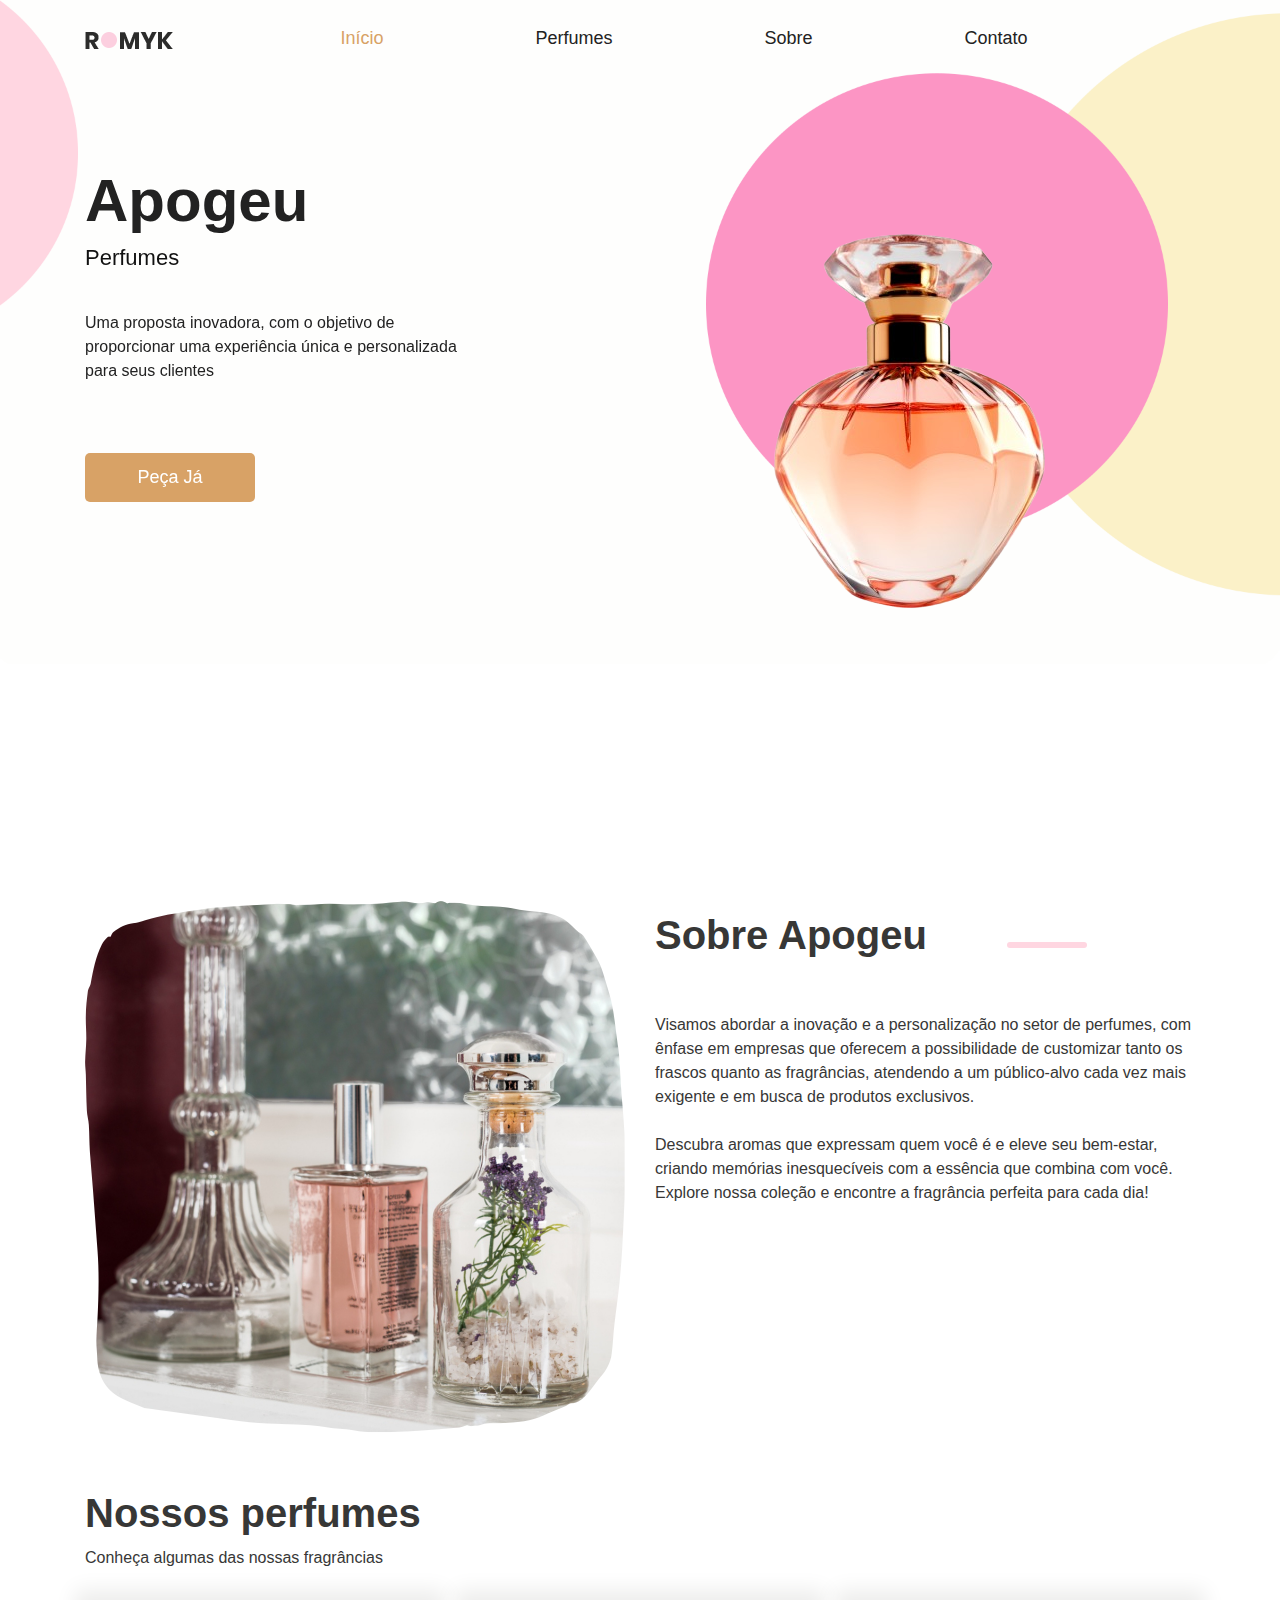
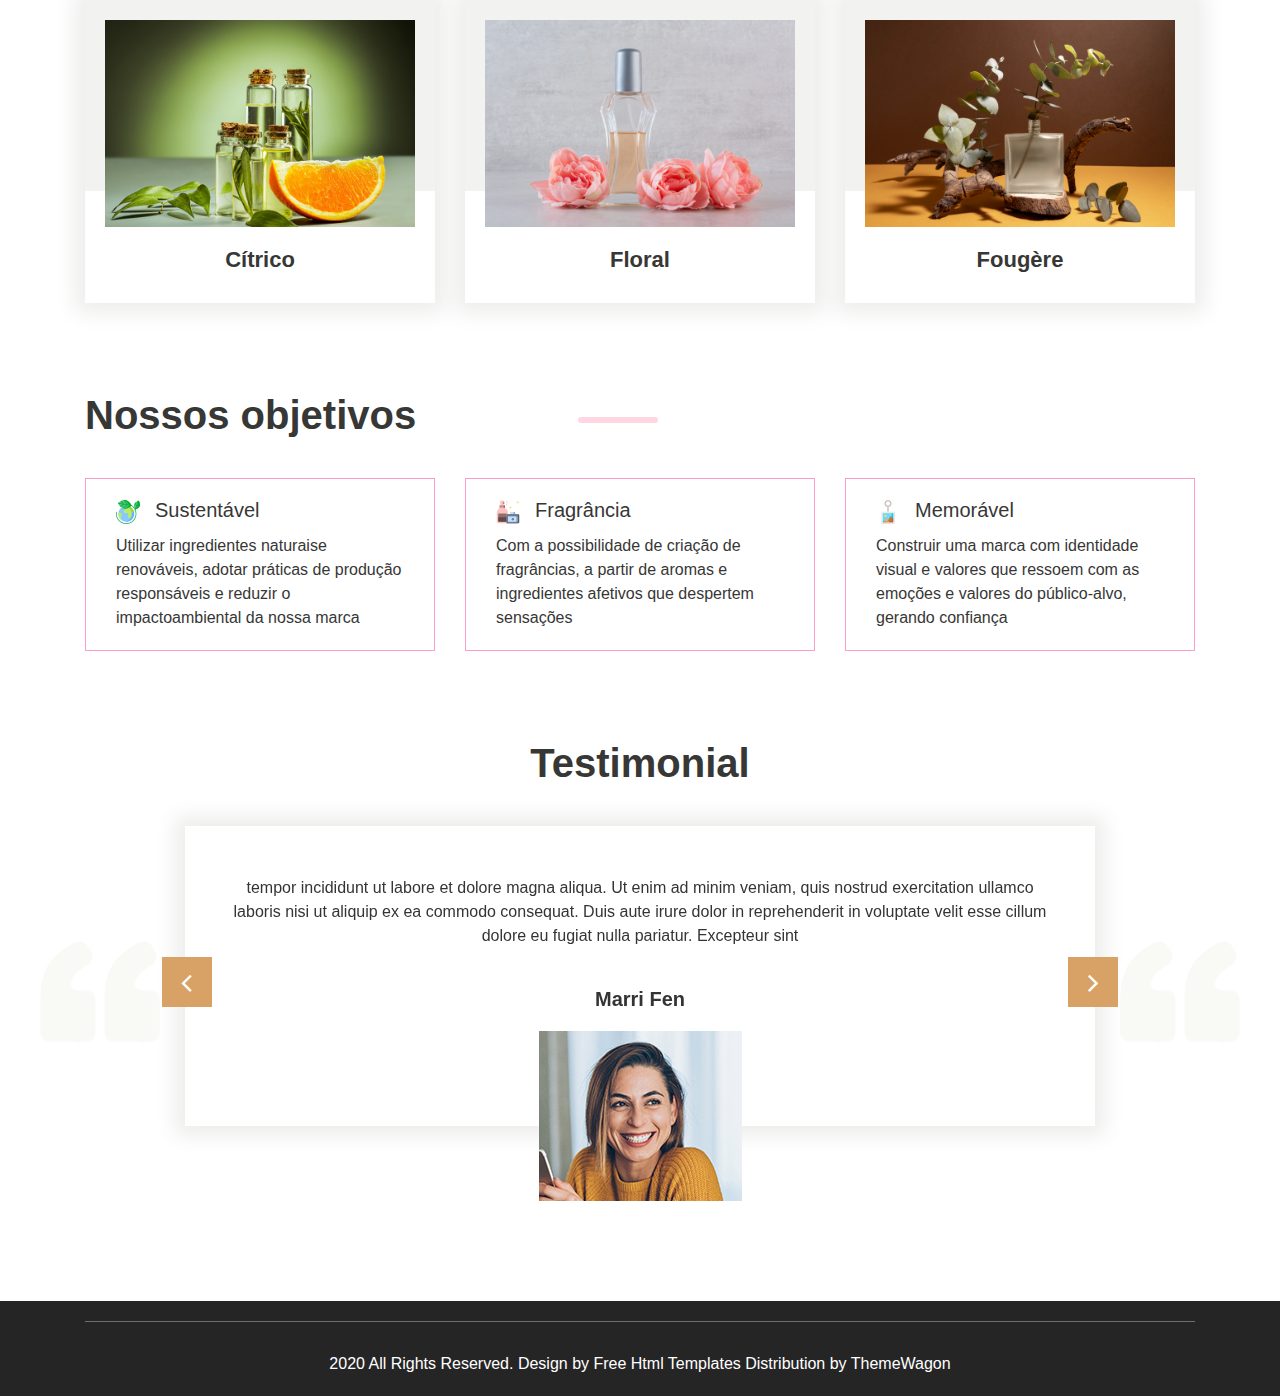
==== index.html @ e80b6718 "Update" ====
<!DOCTYPE html>
<htm<html lang="pt-BR">
   <head>
      <!-- basic -->
      <meta charset="utf-8">
      <meta http-equiv="X-UA-Compatible" content="IE=edge">
      <meta name="viewport" content="width=device-width, initial-scale=1">
      <!-- mobile metas -->
      <meta name="viewport" content="width=device-width, initial-scale=1">
      <meta name="viewport" content="initial-scale=1, maximum-scale=1">
      <!-- site metas -->
      <title>Apogeu</title>
      <meta name="keywords" content="">
      <meta name="description" content="">
      <meta name="author" content="">
      <!-- bootstrap css -->
      <link rel="stylesheet" type="text/css" href="css/bootstrap.min.css">
      <!-- style css -->
      <link rel="stylesheet" type="text/css" href="css/style.css">
      <!-- Responsive-->
      <link rel="stylesheet" href="css/responsive.css">
      <!-- fevicon -->
      <link rel="icon" href="" type="image/png"/>
      <!-- font css -->
      <link href="https://fonts.googleapis.com/css?family=Roboto:400,500,700&display=swap" rel="stylesheet">
      <!-- Scrollbar Custom CSS -->
      <link rel="stylesheet" href="css/jquery.mCustomScrollbar.min.css">
      <!-- Tweaks for older IEs-->
      <link rel="stylesheet" href="https://netdna.bootstrapcdn.com/font-awesome/4.0.3/css/font-awesome.css">
   </head>
   <body>
      <div class="header_section">
         <div class="container">
            <nav class="navbar navbar-expand-lg navbar-light bg-light">
               <a class="navbar-brand"href="index.html"><img src="images/logo.png"></a>
               <button class="navbar-toggler" type="button" data-toggle="collapse" data-target="#navbarSupportedContent" aria-controls="navbarSupportedContent" aria-expanded="false" aria-label="Toggle navigation">
               <span class="navbar-toggler-icon"></span>
               </button>
               <div class="collapse navbar-collapse" id="navbarSupportedContent">
                  <ul class="navbar-nav ml-auto">
                     <li class="nav-item active">
                        <a class="nav-link" href="index.html">Início</a>
                     </li>
                     <li class="nav-item">
                        <a class="nav-link" href="perfumes.html">Perfumes</a>
                     </li>
                     <!-- <li class="nav-item">
                        <a class="nav-link" href="services.html">Services</a>
                     </li> -->
                     <li class="nav-item">
                        <!-- <a class="nav-link" href="blog.html">Blog</a> -->
                     </li>
                     <li class="nav-item">
                        <a class="nav-link" href="sobre.html">Sobre</a>
                     </li>
                     <li class="nav-item">
                        <a class="nav-link" href="contact.html">Contato</a>
                     </li>
                  </ul>
                  <!-- <form class="form-inline my-2 my-lg-0">
                     <div class="login_bt"><a href="#">Login <span style="color: #222222;"><i class="fa fa-user" aria-hidden="true"></i></span></a></div>
                     <div class="fa fa-search form-control-feedback"></div>
                  </form> -->
               </div>
            </nav>
         </div>
         <!-- banner section start --> 
         <div class="banner_section layout_padding">
            <div class="container">
               <div id="carouselExampleIndicators" class="carousel slide" data-ride="carousel">
                  <!-- <ol class="carousel-indicators">
                     <li data-target="#carouselExampleIndicators" data-slide-to="0" class="active">01</li>
                     <li data-target="#carouselExampleIndicators" data-slide-to="1">02</li>
                     <li data-target="#carouselExampleIndicators" data-slide-to="2">03</li>
                     <li data-target="#carouselExampleIndicators" data-slide-to="3">04</li>
                  </ol> -->
                  <div class="carousel-inner">
                     <div class="carousel-item active">
                        <div class="row">
                           <div class="col-sm-6">
                              <h1 class="banner_taital">Apogeu <h2> Perfumes </h2></h1>
                              <p class="banner_text">Uma proposta inovadora, com o objetivo de proporcionar uma experiência única e personalizada para seus clientes</p>
                              <div class="started_text btn_inicio"><a href="#">Peça Já</a></div>
                           </div>
                           <div class="col-sm-6">
                              <div class="banner_img"><img src="images/fotos/perfume.png"></div>
                           </div>
                        </div>
                     </div>
                     <!-- <div class="carousel-item">
                        <div class="row">
                           <div class="col-sm-6">
                              <h1 class="banner_taital">Ice Cream</h1>
                              <p class="banner_text">It is a long established fact that a reader will be distracted by the readable content of a page when looking at its layout. The point of using Lorem</p>
                              <div class="started_text"><a href="#">Order Now</a></div>
                           </div>
                           <div class="col-sm-6">
                              <div class="banner_img"><img src="images/banner-img.png"></div>
                           </div>
                        </div>
                     </div>
                     <div class="carousel-item">
                        <div class="row">
                           <div class="col-sm-6">
                              <h1 class="banner_taital">Ice Cream</h1>
                              <p class="banner_text">It is a long established fact that a reader will be distracted by the readable content of a page when looking at its layout. The point of using Lorem</p>
                              <div class="started_text"><a href="#">Order Now</a></div>
                           </div>
                           <div class="col-sm-6">
                              <div class="banner_img"><img src="images/banner-img.png"></div>
                           </div>
                        </div>
                     </div>
                     <div class="carousel-item">
                        <div class="row">
                           <div class="col-sm-6">
                              <h1 class="banner_taital">Ice Cream</h1>
                              <p class="banner_text">It is a long established fact that a reader will be distracted by the readable content of a page when looking at its layout. The point of using Lorem</p>
                              <div class="started_text"><a href="#">Order Now</a></div>
                           </div>
                           <div class="col-sm-6">
                              <div class="banner_img"><img src="images/banner-img.png"></div>
                           </div>
                        </div>
                     </div> -->
                  </div>
               </div>
            </div>
         </div>
         <!-- banner section end -->
      </div>
      <!-- header section end -->
      <!-- about sectuion start -->
      <div class="about_section layout_padding">
         <div class="container">
            <div class="row">
               <div class="col-md-6">
                  <div class="about_img"><img src="images/fotos/tres.png"></div>
               </div>
               <div class="col-md-6">
                  <h1 class="about_taital">Sobre Apogeu</h1>
                  <p class="about_text texto_inicio">
                     Visamos abordar a inovação e a personalização no setor de perfumes, com ênfase em empresas que oferecem a possibilidade de customizar tanto os frascos quanto as fragrâncias, 
                     atendendo a um público-alvo cada vez mais exigente e em busca de produtos exclusivos. <br><br>
                     Descubra aromas que expressam quem você é e eleve seu bem-estar, criando memórias inesquecíveis com a essência que combina com você. Explore nossa coleção e encontre a fragrância perfeita para cada dia! 
                  </p>
                  <!-- <div class="read_bt_1"><a href="#">Read More</a></div> -->
               </div>
            </div>
         </div>
      </div>
      <!-- about sectuion end -->
      <!-- cream sectuion start -->

      <!-- SORVETE IMG FUNDO  -->
      <!-- <div class="cream_section layout_padding"> -->
         <div class="container">
            <div class="row">
               <div class="col-md-12">
                  <h1 class="cream_taital">Nossos perfumes</h1>
                  <p class="cream_text">Conheça algumas das nossas fragrâncias</p>
               </div>
            </div>
            <div class="cream_section_2">
               <div class="row">
                  <div class="col-md-4">
                     <div class="cream_box">
                        <div class="cream_img"><img src="images/fotos/citrico.jpg"></div>
                        <!-- <div class="price_text">$10</div> -->
                        <h6 class="strawberry_text">Cítrico</h6>
                        <!-- <div class="cart_bt"><a href="#">Add To Cart</a></div> -->
                     </div>
                  </div>
                  <div class="col-md-4">
                     <div class="cream_box">
                        <div class="cream_img"><img src="images/fotos/floral.jpg"></div>
                        <!-- <div class="price_text">$10</div> -->
                        <h6 class="strawberry_text">Floral</h6>
                        <!-- <div class="cart_bt"><a href="#">Add To Cart</a></div> -->
                     </div>
                  </div>
                  <div class="col-md-4">
                     <div class="cream_box">
                        <div class="cream_img"><img src="images/fotos/fougère.jpg"></div>
                        <!-- <div class="price_text">$10</div> -->
                        <h6 class="strawberry_text">Fougère</h6>
                        <!-- <div class="cart_bt"><a href="#">Add To Cart</a></div> -->
                     </div>
                  </div>
               </div>
            </div>
            <!-- <div class="cream_section_2">
               <div class="row">
                  <div class="col-md-4">
                     <div class="cream_box">
                        <div class="cream_img"><img src="images/img-3.png"></div>
                        <div class="price_text">$10</div>
                        <h6 class="strawberry_text">Strawberry Ice Cream</h6>
                        <div class="cart_bt"><a href="#">Add To Cart</a></div>
                     </div>
                  </div>
                  <div class="col-md-4">
                     <div class="cream_box">
                        <div class="cream_img"><img src="images/img-4.png"></div>
                        <div class="price_text">$10</div>
                        <h6 class="strawberry_text">Strawberry Ice Cream</h6>
                        <div class="cart_bt"><a href="#">Add To Cart</a></div>
                     </div>
                  </div>
                  <div class="col-md-4">
                     <div class="cream_box">
                        <div class="cream_img"><img src="images/img-5.png"></div>
                        <div class="price_text">$10</div>
                        <h6 class="strawberry_text">Strawberry Ice Cream</h6>
                        <div class="cart_bt"><a href="#">Add To Cart</a></div>
                     </div>
                  </div>
               </div>
            </div>
            <div class="seemore_bt"><a href="#">See More</a></div> -->
         </div>
      </div>
      <!-- cream sectuion end -->
      <!-- services section start -->
      <div class="services_section layout_padding">
         <div class="container">
            <div class="row">
               <div class="col-md-12">
                  <h1 class="services_taital">Nossos objetivos</h1>
                  <!-- <p class="services_text">tempor incididunt ut labore et dolore magna aliqua</p> -->
               </div>
            </div>
            <div class="services_section_2">
               <div class="row">
                  <div class="col-md-4">
                     <div class="services_box">
                        <h5 class="tasty_text"><span class="icon_img"><img src="images/fotos/planeta-terra.png"></span>Sustentável </h5>
                        <p class="lorem_text">
                           Utilizar ingredientes naturaise renováveis, adotar práticas de produção responsáveis e reduzir o impactoambiental da nossa marca
                        </p>
                     </div>
                  </div>
                  <div class="col-md-4">
                     <div class="services_box">
                        <h5 class="tasty_text"><span class="icon_img"><img src="images/fotos/frasco-de-perfume.png"></span>Fragrância</h5>
                        <p class="lorem_text">
                           Com a possibilidade de criação de fragrâncias, a partir de aromas e ingredientes afetivos que despertem sensações
                        </p>
                     </div>
                  </div>
                  <div class="col-md-4">
                     <div class="services_box">
                        <h5 class="tasty_text"><span class="icon_img"><img src="images/fotos/lembranca.png"></span>Memorável</h5>
                        <p class="lorem_text">
                           Construir uma marca com identidade visual e valores que ressoem com as emoções e valores do público-alvo, gerando confiança
                        </p>
                     </div>
                  </div>
               </div>
            </div>
            <!-- <div class="seemore_bt"><a href="#">Read More</a></div> -->
         </div>
      </div>
      <!-- services section end -->
      <!-- testimonial section start -->
      <div class="testimonial_section layout_padding">
         <div class="container">
            <div class="row">
               <div class="col-md-12">
                  <h1 class="testimonial_taital">Testimonial</h1>
               </div>
            </div>
            <div class="testimonial_section_2">
               <div class="row">
                  <div class="col-md-12">
                     <div class="testimonial_box">
                        <div id="main_slider" class="carousel slide" data-ride="carousel">
                           <div class="carousel-inner">
                              <div class="carousel-item active">
                                 <p class="testimonial_text">tempor incididunt ut labore et dolore magna aliqua. Ut enim ad minim veniam, quis nostrud exercitation ullamco laboris nisi ut aliquip ex ea commodo consequat. Duis aute irure dolor in reprehenderit in voluptate velit esse cillum dolore eu fugiat nulla pariatur. Excepteur sint</p>
                                 <h4 class="client_name">Marri Fen</h4>
                                 <div class="client_img"><img src="images/client-img.png"></div>
                              </div>
                              <div class="carousel-item">
                                 <p class="testimonial_text">tempor incididunt ut labore et dolore magna aliqua. Ut enim ad minim veniam, quis nostrud exercitation ullamco laboris nisi ut aliquip ex ea commodo consequat. Duis aute irure dolor in reprehenderit in voluptate velit esse cillum dolore eu fugiat nulla pariatur. Excepteur sint</p>
                                 <h4 class="client_name">Marri Fen</h4>
                                 <div class="client_img"><img src="images/client-img.png"></div>
                              </div>
                              <div class="carousel-item">
                                 <p class="testimonial_text">tempor incididunt ut labore et dolore magna aliqua. Ut enim ad minim veniam, quis nostrud exercitation ullamco laboris nisi ut aliquip ex ea commodo consequat. Duis aute irure dolor in reprehenderit in voluptate velit esse cillum dolore eu fugiat nulla pariatur. Excepteur sint</p>
                                 <h4 class="client_name">Marri Fen</h4>
                                 <div class="client_img"><img src="images/client-img.png"></div>
                              </div>
                           </div>
                           <a class="carousel-control-prev" href="#main_slider" role="button" data-slide="prev">
                           <i class="fa fa-angle-left"></i>
                           </a>
                           <a class="carousel-control-next" href="#main_slider" role="button" data-slide="next">
                           <i class="fa fa-angle-right"></i>
                           </a>
                        </div>
                     </div>
                  </div>
               </div>
            </div>
         </div>
      </div>
      <!-- testimonial section end -->
      <!-- contact section start -->
      <!-- <div class="contact_section layout_padding">
         <div class="container">
            <div class="row">
               <div class="col-md-4">
                  <div class="contact_main">
                     <h1 class="contact_taital">Contact Us</h1>
                     <form action="/action_page.php">
                        <div class="form-group">
                           <input type="text" class="email-bt" placeholder="Name" name="Name">
                        </div>
                        <div class="form-group">
                           <input type="text" class="email-bt" placeholder="Email" name="Name">
                        </div>
                        <div class="form-group">
                           <input type="text" class="email-bt" placeholder="Phone Numbar" name="Email">
                        </div>
                        <div class="form-group">
                           <textarea class="massage-bt" placeholder="Massage" rows="5" id="comment" name="Massage"></textarea>
                        </div>
                     </form>
                     <div class="main_bt"><a href="#">SEND</a></div>
                  </div>
               </div>
               <div class="col-md-8">
                  <div class="location_text">
                     <ul>
                        <li>
                           <a href="#">
                           <span class="padding_left_10 active"><i class="fa fa-map-marker" aria-hidden="true"></i></span>Making this the first true</a>
                        </li>
                        <li>
                           <a href="#">
                           <span class="padding_left_10"><i class="fa fa-phone" aria-hidden="true"></i></span>Call : +01 1234567890
                           </a>
                        </li>
                        <li>
                           <a href="#">
                           <span class="padding_left_10"><i class="fa fa-envelope" aria-hidden="true"></i></span>Email : demo@gmail.com
                           </a>
                        </li>
                     </ul>
                  </div>
                  <div class="mail_main">
                     <h3 class="newsletter_text">Newsletter</h3>
                     <div class="form-group">
                        <textarea class="update_mail" placeholder="Enter Your Email" rows="5" id="comment" name="Enter Your Email"></textarea>
                        <div class="subscribe_bt"><a href="#">Subscribe</a></div>
                     </div>
                  </div>
                  <div class="footer_social_icon">
                     <ul>
                        <li><a href="#"><i class="fa fa-facebook" aria-hidden="true"></i></a></li>
                        <li><a href="#"><i class="fa fa-twitter" aria-hidden="true"></i></a></li>
                        <li><a href="#"><i class="fa fa-linkedin" aria-hidden="true"></i></a></li>
                        <li><a href="#"><i class="fa fa-instagram" aria-hidden="true"></i></a></li>
                     </ul>
                  </div>
               </div>
            </div>
         </div>
      </div> -->
      <!-- contact section end -->
      <!-- copyright section start -->
      <div class="copyright_section">
         <div class="container">
            <p class="copyright_text">2020 All Rights Reserved. Design by <a href="https://html.design">Free Html Templates</a> Distribution by <a href="https://themewagon.com">ThemeWagon</a></p>
         </div>
      </div>
      <!-- copyright section end -->
      <!-- Javascript files-->
      <script src="js/jquery.min.js"></script>
      <script src="js/popper.min.js"></script>
      <script src="js/bootstrap.bundle.min.js"></script>
      <script src="js/jquery-3.0.0.min.js"></script>
      <script src="js/plugin.js"></script>
      <!-- sidebar -->
      <script src="js/jquery.mCustomScrollbar.concat.min.js"></script>
      <script src="js/custom.js"></script>
      <!-- javascript --> 
   </body>
</html>
---- css/style.css ----
/*--------------------------------------------------------------------- File Name: style.css ---------------------------------------------------------------------*/


/*--------------------------------------------------------------------- import Files ---------------------------------------------------------------------*/

@import url(animate.min.css);
@import url(normalize.css);
@import url(icomoon.css);
@import url(css/font-awesome.min.css);
@import url(meanmenu.css);
@import url(owl.carousel.min.css);
@import url(swiper.min.css);
@import url(slick.css);
@import url(jquery.fancybox.min.css);
@import url(jquery-ui.css);
@import url(nice-select.css);

/*--------------------------------------------------------------------- skeleton ---------------------------------------------------------------------*/

* {
    box-sizing: border-box !important;
    transition: ease all 0.5s;
}

html {
    scroll-behavior: smooth;
}

body {
    color: #666666;
    font-size: 14px;
    font-family: 'Poppins', sans-serif;
    line-height: 1.80857;
    font-weight: normal;
    overflow-x: hidden;
}

a {
    color: #1f1f1f;
    text-decoration: none !important;
    outline: none !important;
    -webkit-transition: all .3s ease-in-out;
    -moz-transition: all .3s ease-in-out;
    -ms-transition: all .3s ease-in-out;
    -o-transition: all .3s ease-in-out;
    transition: all .3s ease-in-out;
}

h1,
h2,
h3,
h4,
h5,
h6 {
    letter-spacing: 0;
    font-weight: normal;
    position: relative;
    padding: 0 0 10px 0;
    font-weight: normal;
    line-height: normal;
    color: #111111;
    margin: 0
}

h1 {
    font-size: 24px
}

h2 {
    font-size: 22px
}

h3 {
    font-size: 18px
}

h4 {
    font-size: 16px
}

h5 {
    font-size: 14px
}

h6 {
    font-size: 13px
}

*,
*::after,
*::before {
    -webkit-box-sizing: border-box;
    -moz-box-sizing: border-box;
    box-sizing: border-box;
}

h1 a,
h2 a,
h3 a,
h4 a,
h5 a,
h6 a {
    color: #212121;
    text-decoration: none!important;
    opacity: 1
}

button:focus {
    outline: none;
}

ul,
li,
ol {
    margin: 0px;
    padding: 0px;
    list-style: none;
}

p {
    margin: 20px;
    font-weight: 300;
    font-size: 15px;
    line-height: 24px;
}

a {
    color: #222222;
    text-decoration: none;
    outline: none !important;
}

a,
.btn {
    text-decoration: none !important;
    outline: none !important;
    -webkit-transition: all .3s ease-in-out;
    -moz-transition: all .3s ease-in-out;
    -ms-transition: all .3s ease-in-out;
    -o-transition: all .3s ease-in-out;
    transition: all .3s ease-in-out;
}

img {
    max-width: 100%;
    height: auto;
}

 :focus {
    outline: 0;
}

.paddind_bottom_0 {
    padding-bottom: 0 !important;
}

.btn-custom {
    margin-top: 20px;
    background-color: transparent !important;
    border: 2px solid #ddd;
    padding: 12px 40px;
    font-size: 16px;
}

.lead {
    font-size: 18px;
    line-height: 30px;
    color: #767676;
    margin: 0;
    padding: 0;
}

.form-control:focus {
    border-color: #ffffff !important;
    box-shadow: 0 0 0 .2rem rgba(255, 255, 255, .25);
}

.navbar-form input {
    border: none !important;
}

.badge {
    font-weight: 500;
}

blockquote {
    margin: 20px 0 20px;
    padding: 30px;
}

button {
    border: 0;
    margin: 0;
    padding: 0;
    cursor: pointer;
}

.full {
    float: left;
    width: 100%;
}

.layout_padding {
    padding-top: 100px;
    padding-bottom: 0px;
}

.padding_0 {
    padding: 0px;
}


/* header section start */

.header_section {
    width: 100%;
    float: left;
    background-image: url(../images/banner-bg.png);
    height: auto;
    background-size: 100%;
    background-repeat: no-repeat;
}

.header_bg {
    background: #ffffff;
    border-bottom: 1px solid #d8a266;
}

.bg-light {
    background-color: transparent !important;
}

.ml-auto,
.mx-auto {
    margin: 0 auto;
}

.navbar-expand-lg .navbar-nav .nav-link {
    /* padding: 3px 15px; */
    padding: 3px 70px;
    font-size: 18px;
    color: #222222;
    margin: 0px 6px;
}

.navbar-light .navbar-nav .active>.nav-link,
.navbar-light .navbar-nav .nav-link.active,
.navbar-light .navbar-nav .nav-link.show,
.navbar-light .navbar-nav .show>.nav-link {
    color: #d8a266;
}

.navbar-light .navbar-nav .nav-link:focus,
.navbar-light .navbar-nav .nav-link:hover {
    color: #d8a266;
}

.navbar-brand {
    margin: 0px;
    float: right;
}

.navbar {
    padding: 15px 0px;
}

.login_bt {}

.login_bt a {
    font-size: 18px;
    color: #222222;
    padding: 0px 50px 0px 30px;
}

.login_bt a:hover {
    color: #d8a266;
}

.fa.fa-search.form-control-feedback {
    font-size: 18px;
    color: #222222;
}

.fa.fa-search.form-control-feedback:hover {
    font-size: 18px;
    color: #d8a266;
}


/* header section end */


/* banner section start */

.banner_section {
    width: 100%;
    float: left;
    padding: 90px 0px 145px 0px;
}

.banner_taital {
    width: 30%;
    font-size: 60px;
    color: #222222;
    font-weight: bold;
}

.banner_text {
    width: 70%;
    font-size: 16px;
    color: #222222;
    margin: 0px;

    padding-top: 30px;
}

.started_text {
    width: 170px;
    float: left;
    padding-top: 20px;
}

.started_text a {
    width: 100%;
    float: left;
    padding: 8px 10px;
    color: #ffffff;
    /* background-color: #d8a266; */
    background-color: #d8a266;
    text-align: center;
    font-size: 18px;
    border-radius: 5px;
}

.started_text a:hover {
    /* color: #252525;
    background-color: #faf8f9; */
    background-color: #f7b18f;
    color: #0e0e0e;
}

.form-group {
    margin-bottom: 0px;
}

.carousel-indicators li {
    width: 40px;
    height: 40px;
    color: #252525;
    /* width: auto; */
    /* height: auto; */
    border: none;
    text-indent: 0;
    padding-top: 25px;
    justify-content: center;
    align-items: center;
    font-weight: bold;
}

.carousel-indicators .active {
    color: #d8a266;
}

.carousel-indicators {
    bottom: -40px;
    justify-content: left;
    margin-right: initial;
    margin-left: 0px;
}


/* banner section end */


/* about section start */

.about_section {
    width: 100%;
    float: left;
    padding: 90px 0px 0px 0px;
}

.about_taital {
    width: 80%;
    float: left;
    font-size: 40px;
    color: #373736;
    font-weight: bold;
    /* padding-top: 120px; */
    padding-top: 12px;
}

.about_taital::after {
    position: absolute;
    content: '';
    width: 80px;
    height: 6px;
    background-color: #ffd6e1;
    bottom: 20px;
    right: 0px;
    border-radius: 4px;
}

.about_text {
    width: 100%;
    float: left;
    font-size: 16px;
    color: #373736;
    margin-left: 0px;
}

.about_img {
    width: 100%;
    float: left;
}

.read_bt_1 {
    width: 180px;
    float: left;
    margin-top: 20px;
}

.read_bt_1 a {
    width: 100%;
    float: left;
    font-size: 16px;
    text-align: center;
    background-color: #d8a266;
    color: #ffffff;
    padding: 10px 0px;
    border-radius: 5px;
    font-weight: bold;
}

.read_bt_1 a:hover {
    background-color: #f7b18f;
    /* color: #faf8f9; */
    color: #0e0e0e;
}


/* about section end */


/* cream section start */

.cream_section {
    width: 100%;
    float: left;
    padding: 90px 0px 0px 0px;
    position: relative;
}

.cream_section::after {
    position: absolute;
    content: '';
    width: 120px;
    height: 140px;
    background-image: url(../images/img-6.png);
    background-size: 100%;
    background-repeat: no-repeat;
    bottom: 80px;
}

.cream_section::before {
    position: absolute;
    content: '';
    width: 120px;
    height: 140px;
    background-image: url(../images/img-6.png);
    background-size: 100%;
    background-repeat: no-repeat;
    top: 180px;
    right: 0px;
}

.cream_taital {
    margin-top: 50px;
    width: 67%;
    float: left;
    font-size: 40px;
    color: #373736;
    font-weight: bold;
}

/* .cream_taital::after {
    position: absolute;
    content: '';
    width: 80px;
    height: 6px;
    background-color: #ffd6e1;
    bottom: 20px;
    right: 160px;
    border-radius: 4px;
} */

.cream_text {
    width: 100%;
    float: left;
    font-size: 16px;
    color: #373736;
    margin: 0px;
}

.cream_section_2 {
    width: 100%;
    float: left;
    padding-top: 30px;
    
}

.cream_box {
    width: 100%;
    float: left;
    background-image: linear-gradient( 0deg, #ffffff 37%, #f2f2f0 37%);
    height: auto;
    padding: 20px;
    box-shadow: 0px 0px 20px 10px #ededec;
}

.cream_box:hover {
    background-image: linear-gradient( 0deg, #ffffff 37%, #faf0c7 37%);
}

.cream_img {
    width: 100%;
    text-align: center;
    padding-bottom: 20px;
    min-height: 210px;
}

.price_text {
    width: 80px;
    margin: 0 auto;
    text-align: center;
    font-size: 24px;
    color: #373736;
    font-weight: bold;
    background: #fff;
    padding: 18px 15px;
    border-radius: 100px;
    font-style: italic;
}

.strawberry_text {
    width: 100%;
    font-size: 22px;
    color: #373736;
    text-align: center;
    font-weight: bold;
}

.cart_bt {
    width: 150px;
    margin: 0 auto;
    text-align: center;
    padding-top: 10px;
}

.cart_bt a {
    width: 100%;
    float: left;
    font-size: 16px;
    text-align: center;
    border: 1px solid #d8a266;
    color: #d8a266;
    padding: 8px 0px;
    border-radius: 40px;
}

.cart_bt a:hover {
    border: 1px solid #373736;
    color: #373736;
}

.seemore_bt {
    width: 180px;
    margin: 0 auto;
    text-align: center;
    padding-top: 50px;
    display: flex;
}

.seemore_bt a {
    width: 100%;
    float: left;
    font-size: 16px;
    text-align: center;
    background-color: #d8a266;
    color: #fefefd;
    padding: 10px 0px;
    border-radius: 5px;
    font-weight: bold;
}

.seemore_bt a:hover {
    background-color: #f7b18f;
    /* color: #faf8f9; */
    color: #0e0e0e;
}


/* cream section end */


/* services section start */

.services_section {
    width: 100%;
    float: left;
    padding: 90px 0px 0px 0px;
    position: relative;
}

.services_taital {
    width: 66%;
    float: left;
    font-size: 40px;
    color: #373736;
    font-weight: bold;
}

.services_taital::after {
    position: absolute;
    content: '';
    width: 80px;
    height: 6px;
    background-color: #ffd6e1;
    bottom: 25px;
    right: 160px;
    border-radius: 4px;
}

.services_text {
    width: 100%;
    float: left;
    font-size: 16px;
    color: #373736;
    margin: 0px;
}

.services_section_2 {
    width: 100%;
    float: left;
    padding-top: 30px;
}

.services_box {
    width: 100%;
    float: left;
    border: 1px solid #fc9cc8;
    padding: 20px 30px;
    height: auto;
}

.tasty_text {
    width: 100%;
    float: left;
    font-size: 20px;
    color: #373736;
}

.icon_img {
    padding-right: 15px;
}

.lorem_text {
    width: 100%;
    float: left;
    font-size: 16px;
    color: #373736;
    margin: 0px;
}


/* services section end */


/* testimonial section start */

.testimonial_section {
    width: 100%;
    float: left;
    padding: 90px 0px 100px 0px;
    position: relative;
}

.testimonial_taital {
    width: 100%;
    float: left;
    font-size: 40px;
    color: #373736;
    font-weight: bold;
    text-align: center;
}

.testimonial_section_2 {
    width: 100%;
    float: left;
    padding-top: 30px;
    padding-bottom: 75px;
    position: relative;
}

.testimonial_section::after {
    position: absolute;
    content: '';
    width: 120px;
    height: 102px;
    background-image: url(../images/quick-icon.png);
    background-size: 100%;
    left: 40px;
    top: 290px;
}

.testimonial_section::before {
    position: absolute;
    content: '';
    width: 120px;
    height: 102px;
    background-image: url(../images/quick-icon.png);
    background-size: 100%;
    right: 40px;
    top: 290px;
}

.testimonial_box {
    width: 82%;
    margin: 0 auto;
    background-color: #ffffff;
    box-shadow: 0px 0px 20px 10px #ededec;
    padding: 50px 40px 0px 40px;
    height: 300px;
}

.testimonial_text {
    width: 100%;
    font-size: 16px;
    color: #343434;
    margin: 0px;
    text-align: center;
}

.client_name {
    width: 100%;
    font-size: 20px;
    text-align: center;
    color: #343434;
    font-weight: bold;
    padding-top: 40px;
}

.client_img {
    width: 100%;
    text-align: center;
    margin-top: 10px;
}

#main_slider a.carousel-control-next {
    position: absolute;
    right: -63px;
    top: 25%;
}

#main_slider a.carousel-control-prev {
    position: absolute;
    left: -63px;
    top: 25%;
}

#main_slider .carousel-control-prev,
#main_slider .carousel-control-next {
    width: 50px;
    height: 50px;
    background-color: #d8a266;
    opacity: 1;
    font-size: 30px;
    color: #ffffff;
}

#main_slider .carousel-control-prev:hover,
#main_slider .carousel-control-next:hover,
#main_sl695ider .carousel-control-prev:focus,
#main_slider .carousel-control-next:focus {
    background-color: #f7b18f;
    color: #fff;
}


/* testimonial section end */


/* contact section start */

.contact_section {
    width: 100%;
    float: left;
    background-color: #262526;
    height: auto;
    padding: 90px 0px;
}

.contact_main {
    width: 100%;
    float: left;
}

.contact_taital {
    /* width: 65%; */
    width: 100%;
    float: left;
    font-size: 40px;
    font-weight: bold;
    color: #ffffff;
    border-bottom: 1px solid #ffffff;
}

.form-group {
    margin-bottom: 30px;
}

.email-bt {
    color: #fefefd;
    width: 100%;
    height: 55px;
    font-size: 16px;
    padding: 20px 20px 0px 0px;
    background-color: transparent !important;
    border-bottom: 1px solid #6d6d6d !important;
    border: 0px;
    text-transform: uppercase;
}

input.email-bt::placeholder {
    color: #fefefd;
}

.massage-bt {
    color: #fefefd;
    width: 100%;
    height: 55px;
    font-size: 16px;
    padding: 20px 20px 0px 0px;
    background-color: transparent !important;
    border-bottom: 1px solid #6d6d6d !important;
    border: 0px;
    text-transform: uppercase;
}

textarea#comment::placeholder {
    color: #fefefd;
}

.main_bt {
    width: 150px;
    float: left;
    padding-top: 10px;
}

.main_bt a {
    width: 100%;
    float: left;
    color: #fefefd;
    font-size: 16px;
    padding: 10px 0px;
    background-color: #d8a266;
    text-transform: uppercase;
    font-weight: bold;
    text-align: center;
}

.main_bt a:hover {
    color: #252525;
    background-color: #ffffff;
}

.location_text {
    display: flex;
    width: 100%;
    /* float: left; */
}


.location_text ul {
    margin: 0px;
    padding: 0px;
    float: right;
}

.location_text li {
    float: left;
    font-size: 16px;
    color: #ffffff;
    padding: 0px 7px 0px 16px;
}



.location_text li a {
    color: #ffffff;
}

.location_text li a:hover {
    color: #ffffff;
}

.padding_left_10 {
    font-size: 30px;
    color: #ffffff;
    padding-right: 10px;
    position: relative;
    top: 4px;
}

.padding_left_10:hover {
    color: #d8a266;
}

.padding_left_10.active {
    color: #d8a266;
}

.footer_social_icon {
    display: flex;
    justify-content: center;

    width: 100%;
    /* float: right; */
    padding-top: 20px;
    text-align: right;
}

.footer_social_icon ul {
    margin: 0px;
    padding: 0px;
    display: inline-block;
}

.footer_social_icon li {
    float: left;
}

.footer_social_icon li a {
    float: left;
    padding: 5px 10px;
    background-color: #fff;
    color: #252525;
    border-radius: 100%;
    font-size: 19px;
    margin-left: 15px;
    width: 44px;
    text-align: center;
    margin-top: 10px;
}

.footer_social_icon li a:hover {
    background-color: #d8a266;
    color: #ffffff;
}

.mail_main {
    width: 70%;
    float: right;
}

.newsletter_text {
    width: 100%;
    float: left;
    font-size: 20px;
    color: #ffffff;
    font-weight: 500;
    margin-top: 130px;
}

.form-group {
    margin-bottom: 1rem;
    display: flex;
    width: 100%;
    float: left;
}

.update_mail {
    color: #444444;
    width: 100%;
    height: 55px;
    font-size: 16px;
    padding: 13px 10px 0px 10px;
    background-color: #ffffff;
    margin: 0 auto;
    justify-content: center;
    align-items: center;
    display: block;
    margin-top: 10px;
    border: 0px;
    text-transform: uppercase;
}

textarea#comment.update_mail::placeholder {
    color: #444444;
}

.subscribe_bt {
    width: 170px;
    float: left;
    padding-top: 10px;
}

.subscribe_bt a {
    width: 100%;
    float: left;
    color: #ffffff;
    font-size: 16px;
    padding: 13px 0px 14px 0px;
    background-color: #d8a266;
    text-align: center;
    text-transform: uppercase;
}

.subscribe_bt a:hover {
    color: #363636;
    background-color: #ffffff;
}


/* contact section end */


/* copyright section start */

.copyright_section {
    width: 100%;
    float: left;
    background-color: #262526;
    height: auto;
}

.copyright_text {
    width: 100%;
    float: left;
    font-size: 16px;
    color: #ffffff;
    text-align: center;
    margin-left: 0px;
    border-top: 1px solid #6d6d6d;
    padding-top: 30px;
}

.copyright_text a {
    color: #ffffff;
}

.copyright_text a:hover {
    color: #d8a266;
}


/* copyright section end */

.margin_top90 {
    margin-top: 90px;
}




/* ------------------------
         ALTERAÇÕES 
 -------------------------*/

/* ABA PERFUMES */
.algo{
    justify-content: space-around;
}

/* ABA SOBRE */
.texto_sobre{
    margin-top: 25%;
}

/* ABA INICIO */
.texto_inicio{
    padding-top: 25px;
}

.btn_inicio{
    margin-top: 50px;
}

/* ABA CONTATO */

.mapa{
    flex-direction: column;
    flex-wrap: wrap;
    align-content: center;
    justify-content: space-between;
}


@media (max-width: 450px ){
    .imagem_per{
        display: none;
    }

    .texto_sobre{
        margin: 0;
    }

    .inv{
        padding: 50px 0px 0px 0px;
    }

    .inv_img{
        display: none;
    }

    .location_text li{
        margin: 15px;
    }

    .caixa{
        margin: 15px;
        max-width: 90%;
    }

    
}
---- css/responsive.css ----
/*--------------------------------------------------------------------- File Name: responsive.css ---------------------------------------------------------------------*/


/*------------------------------------------------------------------- 991px x 768px ---------------------------------------------------------------------*/

@media only screen and (min-width: 768px) and (max-width: 991px) {
    .header-search {
        padding: 15px 0px;
    }
}


/*------------------------------------------------------------------- 767px x 599px ---------------------------------------------------------------------*/

@media only screen and (min-width: 599px) and (max-width: 767px) {
    .logo {
        text-align: center;
    }
    .cart-content-right {
        padding-bottom: 5px;
    }
    .mg {
        margin: 0px 0px;
    }
    .menu-area-main {
        height: 256px;
        overflow-y: auto;
    }
    .megamenu>.row [class*="col-"] {
        padding: 0px;
    }
    .menu-area-main .megamenu .men-cat {
        padding: 0px 15px;
    }
    .menu-area-main .megamenu .women-cat {
        padding: 0px 15px;
    }
    .menu-area-main .megamenu .el-cat {
        padding: 0px 15px;
    }
    .mean-container .mean-nav ul li a.mean-expand {
        height: 19px;
    }
    .category-box.women-box {
        display: none;
    }
    .cart-box {
        display: inline-block;
        margin: 0px 30px;
    }
    .wish-box {
        float: none;
        margin: 0px 30px;
        display: inline-block;
    }
    .menu-add {
        display: none;
    }
    .category-box {
        display: none;
    }
    .mean-container .mean-nav ul li ol {
        padding: 0px;
    }
    .mean-container .mean-nav ul li a {
        padding: 10px 20px;
        width: 94.8%;
    }
    .mean-container .mean-nav ul li li a {
        width: 92%;
        padding: 1em 4%;
    }
    .mean-container .mean-nav ul li li li a {
        width: 100%;
    }
    .header-search {
        padding: 15px 0px;
    }
    #collapseFilter.d-md-block {
        padding: 30px 0px;
    }
}


/*------------------------------------------------------------------- 599px x 280px ---------------------------------------------------------------------*/

@media only screen and (min-width: 280px) and (max-width: 599px) {
    .cart-content-right {
        padding-bottom: 5px;
    }
    .megamenu>.row [class*="col-"] {
        padding: 0px;
    }
    .menu-area-main .megamenu .men-cat {
        padding: 0px 15px;
    }
    .menu-area-main .megamenu .women-cat {
        padding: 0px 15px;
    }
    .menu-area-main .megamenu .el-cat {
        padding: 0px 15px;
    }
    .mean-container .mean-nav ul li a {
        padding: 1em 4%;
        width: 92%;
    }
    .mean-container .mean-nav ul li li a {
        width: 90%;
        padding: 1em 5%;
    }
    .mean-container .sub-full.megamenu-categories ol li a {
        padding: 5px 0px;
        text-transform: capitalize;
        width: 100%;
    }
    .megamenu .sub-full.megamenu-categories .women-box .banner-up-text a {
        width: auto;
        border: none;
        float: none;
    }
    .menu-area-main {
        height: 45px;
        overflow-y: auto;
    }
    .mean-container .mean-nav ul li a.mean-expand {
        top: 0;
    }
}

@media (min-width: 992px) and (max-width: 1199px) {
    #main_slider a.carousel-control-prev {
        top: 32%;
        left: -65px;
    }
    #main_slider a.carousel-control-next {
        top: 32%;
        right: -65px;
    }
    .mail_main {
        width: 95%;
        float: right;
    }
    .banner_section {
        padding: 90px 0px 45px 0px;
    }
    .about_taital {
        width: 95%;
    }
    .cream_taital {
        width: 80%;
    }
    .cream_box {
        position: relative;
        z-index: 1;
    }
    .services_taital {
        width: 80%;
    }
    .services_box {
        padding: 20px 20px;
    }
    .lorem_text {
        font-size: 13px;
    }
    .testimonial_section::before {
        width: 60px;
        height: 51px;
        right: 30px;
        top: 300px;
    }
    .testimonial_section::after {
        width: 60px;
        height: 51px;
        left: 30px;
        top: 300px;
    }
    .testimonial_box {
        height: 330px;
    }
    .location_text li {
        font-size: 14px;
        padding: 0px 2px 0px 6px;
    }
    .contact_taital {
        width: 80%;
    }
}

@media (min-width: 768px) and (max-width: 991px) {
    #main_slider a.carousel-control-prev {
        top: 30%;
        left: -63px;
    }
    #main_slider a.carousel-control-next {
        top: 30%;
        right: -63px;
    }
    .header_section {
        background-size: cover;
    }
    .navbar-expand-lg {
        padding: 15px 0px;
    }
    .navbar-brand {
        width: 60%;
        padding: 0px;
    }
    .navbar {
        padding: 10px 0px;
    }
    .navbar-toggler {
        background-color: #fff;
        border: 1px solid #fff;
    }
    .navbar-light .navbar-nav .nav-link {
        padding: 5px 5px 0px 5px;
        margin: 0px 0px 0px 0px;
        width: 45%;
        margin: 0 auto;
        text-align: center;
    }
    .login_bt {
        display: none;
    }
    .fa.fa-search.form-control-feedback {
        text-align: center;
        width: 100%;
    }
    .banner_section {
        padding: 90px 0px 45px 0px;
    }
    .banner_taital {
        width: 100%;
        font-size: 60px;
    }
    .banner_text {
        width: 100%;
        font-size: 16px;
    }
    .about_taital {
        width: 100%;
        font-size: 30px;
        padding-top: 0px;
    }
    .about_text {
        font-size: 14px;
    }
    .cream_taital {
        width: 90%;
        font-size: 30px;
    }
    .cream_box {
        background-image: linear-gradient( 0deg, #ffffff 41%, #f2f2f0 41%);
    }
    .services_taital {
        width: 90%;
        font-size: 30px;
    }
    .services_box {
        padding: 20px 10px;
    }
    .tasty_text {
        font-size: 16px;
    }
    .icon_img {
        padding-right: 10px;
    }
    .lorem_text {
        font-size: 13px;
    }
    .testimonial_section::before {
        width: 40px;
        height: 34px;
        right: 30px;
        top: 300px;
    }
    .testimonial_section::after {
        width: 40px;
        height: 34px;
        left: 30px;
        top: 300px;
    }
    .testimonial_box {
        height: 350px;
    }
    .contact_taital {
        width: 82%;
        font-size: 30px;
    }
    .mail_main {
        width: 95%;
    }
}

@media (min-width: 576px) and (max-width: 767px) {
    #main_slider a.carousel-control-prev {
        top: 23%;
        left: -43px;
    }
    #main_slider a.carousel-control-next {
        top: 23%;
        right: -43px;
    }
    .header_section {
        background-size: cover;
    }
    .navbar-expand-lg {
        padding: 15px 0px;
    }
    .navbar-brand {
        width: 60%;
        padding: 0px;
    }
    .navbar {
        padding: 10px 0px;
    }
    .navbar-toggler {
        background-color: #fff;
        border: 1px solid #fff;
    }
    .navbar-light .navbar-nav .nav-link {
        padding: 5px 5px 0px 5px;
        margin: 0px 0px 0px 0px;
        width: 45%;
        margin: 0 auto;
        text-align: center;
    }
    .login_bt {
        display: none;
    }
    .fa.fa-search.form-control-feedback {
        text-align: center;
        width: 100%;
    }
    .banner_section {
        padding: 90px 0px 45px 0px;
    }
    .banner_taital {
        width: 100%;
        font-size: 40px;
    }
    .banner_text {
        width: 100%;
        font-size: 14px;
    }
    .banner_img {
        margin-top: 30px;
    }
    .about_section .row {
        display: flex;
        flex-direction: column-reverse;
    }
    .about_taital {
        width: 70%;
        font-size: 30px;
        padding-top: 0px;
    }
    .about_taital::after {
        right: 0px;
    }
    .about_img {
        margin-top: 30px;
    }
    .cream_section::before {
        display: none;
    }
    .cream_section::after {
        display: none;
    }
    .cream_taital::after {
        right: 0px;
    }
    .cream_taital {
        width: 90%;
        font-size: 30px;
    }
    .cream_box {
        margin-top: 30px;
    }
    .services_taital::after {
        right: 0px;
    }
    .services_taital {
        width: 90%;
        font-size: 30px;
    }
    .services_box {
        padding: 20px 10px;
        margin-top: 20px;
    }
    .testimonial_section::after {
        display: none;
    }
    .testimonial_section::before {
        display: none;
    }
    .testimonial_box {
        width: 100%;
        padding: 50px 20px 0px 20px;
        height: 350px;
    }
    .testimonial_text {
        font-size: 15px;
    }
    .contact_taital {
        width: 46%;
    }
    .newsletter_text {
        margin-top: 20px;
    }
    .location_text ul {
        float: left;
    }
    .location_text li {
        float: none;
        padding: 0px;
    }
    .mail_main {
        width: 100%;
        float: left;
    }
}

@media (max-width: 575px) {
    #main_slider a.carousel-control-prev {
        top: 103%;
        left: 0px;
    }
    #main_slider a.carousel-control-next {
        top: 103%;
        right: 0px;
    }
    .header_section {
        background-size: cover;
        background: #fff;
    }
    .navbar-expand-lg {
        padding: 15px 0px;
    }
    .navbar-brand {
        width: 60%;
        padding: 0px;
    }
    .navbar {
        padding: 10px 0px;
    }
    .navbar-toggler {
        background-color: #fff;
        border: 1px solid #fff;
    }
    .navbar-light .navbar-nav .nav-link {
        padding: 5px 5px 0px 5px;
        margin: 0px 0px 0px 0px;
        width: 45%;
        margin: 0 auto;
        text-align: center;
    }
    .login_bt {
        display: none;
    }
    .fa.fa-search.form-control-feedback {
        text-align: center;
        width: 100%;
    }
    .banner_section {
        padding: 90px 0px 45px 0px;
    }
    .banner_taital {
        width: 70%;
        font-size: 40px;
    }
    .banner_text {
        width: 100%;
    }
    .banner_img {
        margin-top: 30px;
    }
    .about_section .row {
        display: flex;
        flex-direction: column-reverse;
    }
    .about_taital {
        width: 100%;
        font-size: 30px;
        padding-top: 0px;
    }
    .about_taital::after {
        display: none;
    }
    .about_img {
        margin-top: 30px;
    }
    .cream_section::before {
        display: none;
    }
    .cream_section::after {
        display: none;
    }
    .cream_taital::after {
        display: none;
    }
    .cream_taital {
        width: 100%;
        font-size: 30px;
    }
    .cream_box {
        margin-top: 30px;
    }
    .services_taital::after {
        display: none;
    }
    .services_taital {
        width: 100%;
        font-size: 30px;
    }
    .services_box {
        padding: 20px 10px;
        margin-top: 20px;
    }
    .testimonial_section::after {
        display: none;
    }
    .testimonial_section::before {
        display: none;
    }
    .testimonial_box {
        width: 100%;
        padding: 50px 20px 0px 20px;
        height: auto;
    }
    .testimonial_text {
        font-size: 15px;
    }
    .contact_taital {
        width: 78%;
    }
    .newsletter_text {
        margin-top: 20px;
    }
    .location_text ul {
        float: left;
    }
    .location_text li {
        float: none;
        padding: 0px;
    }
    .mail_main {
        width: 100%;
        float: left;
    }
}
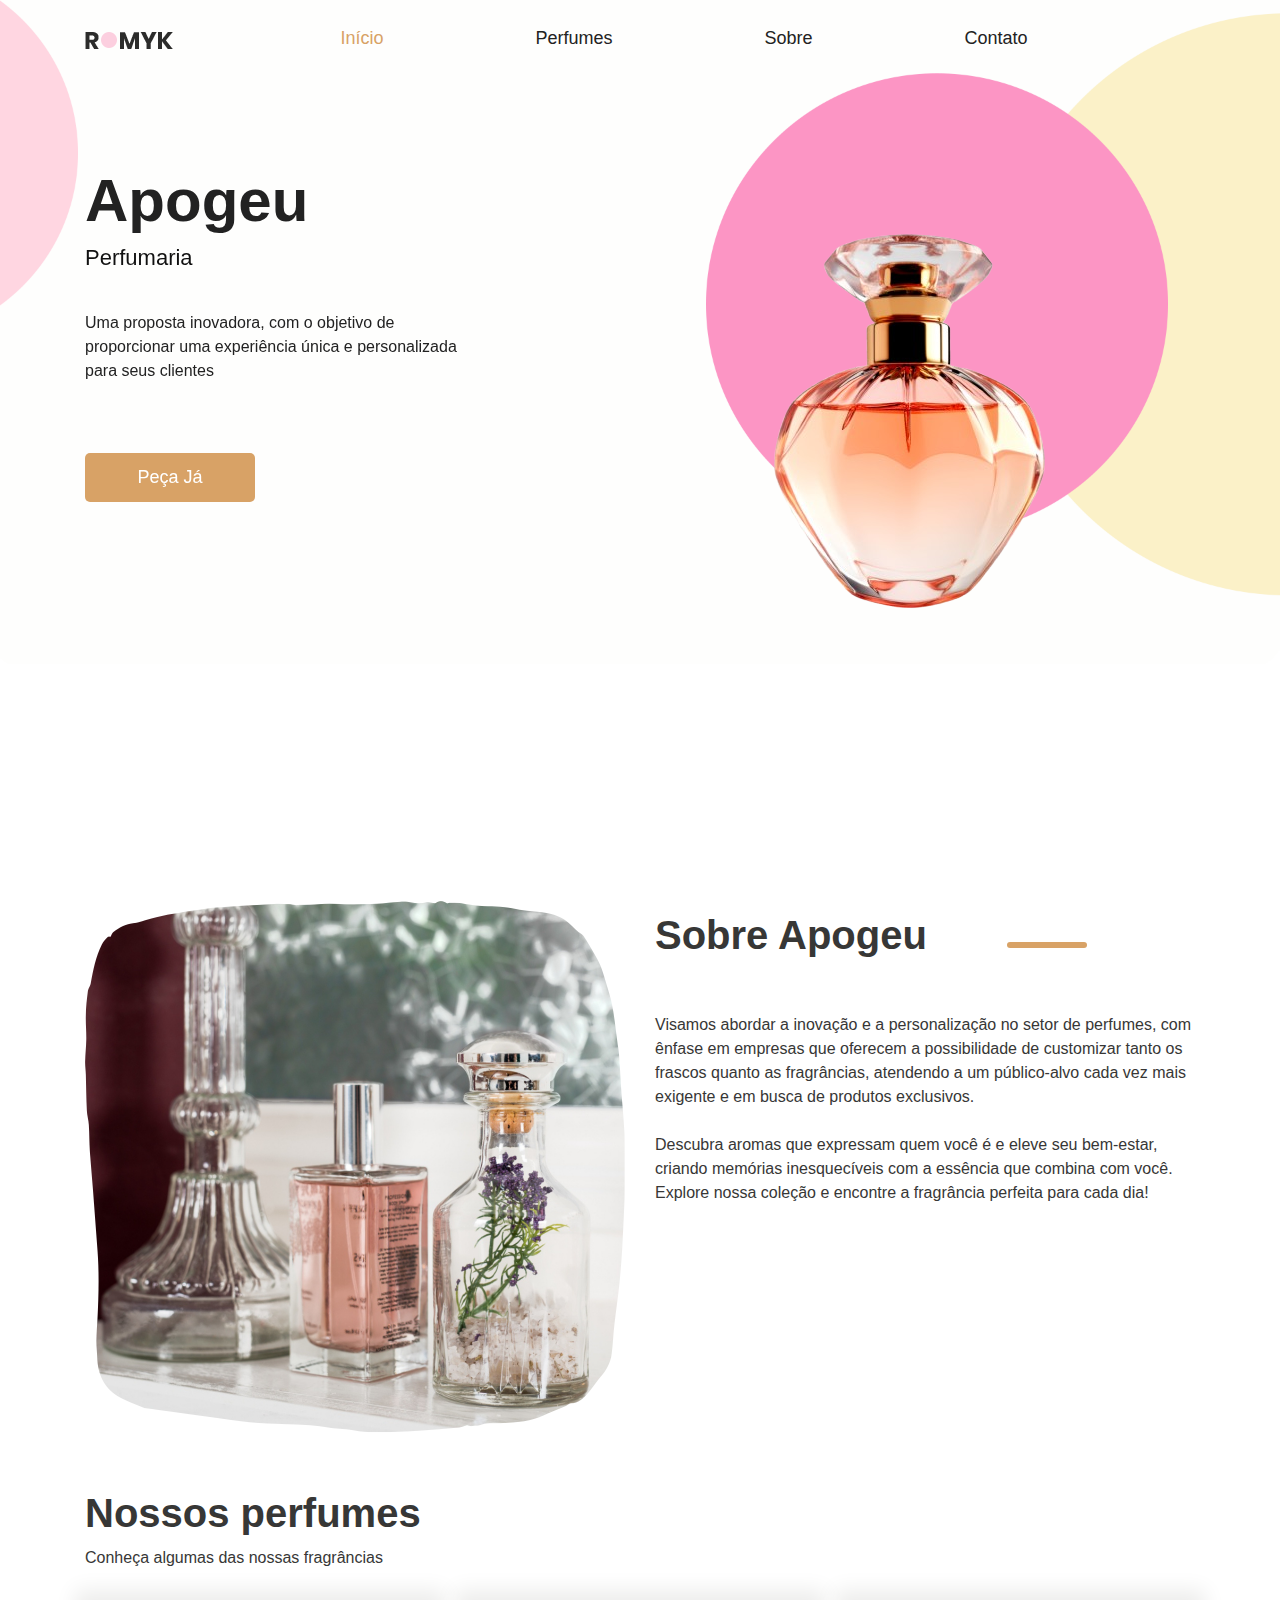
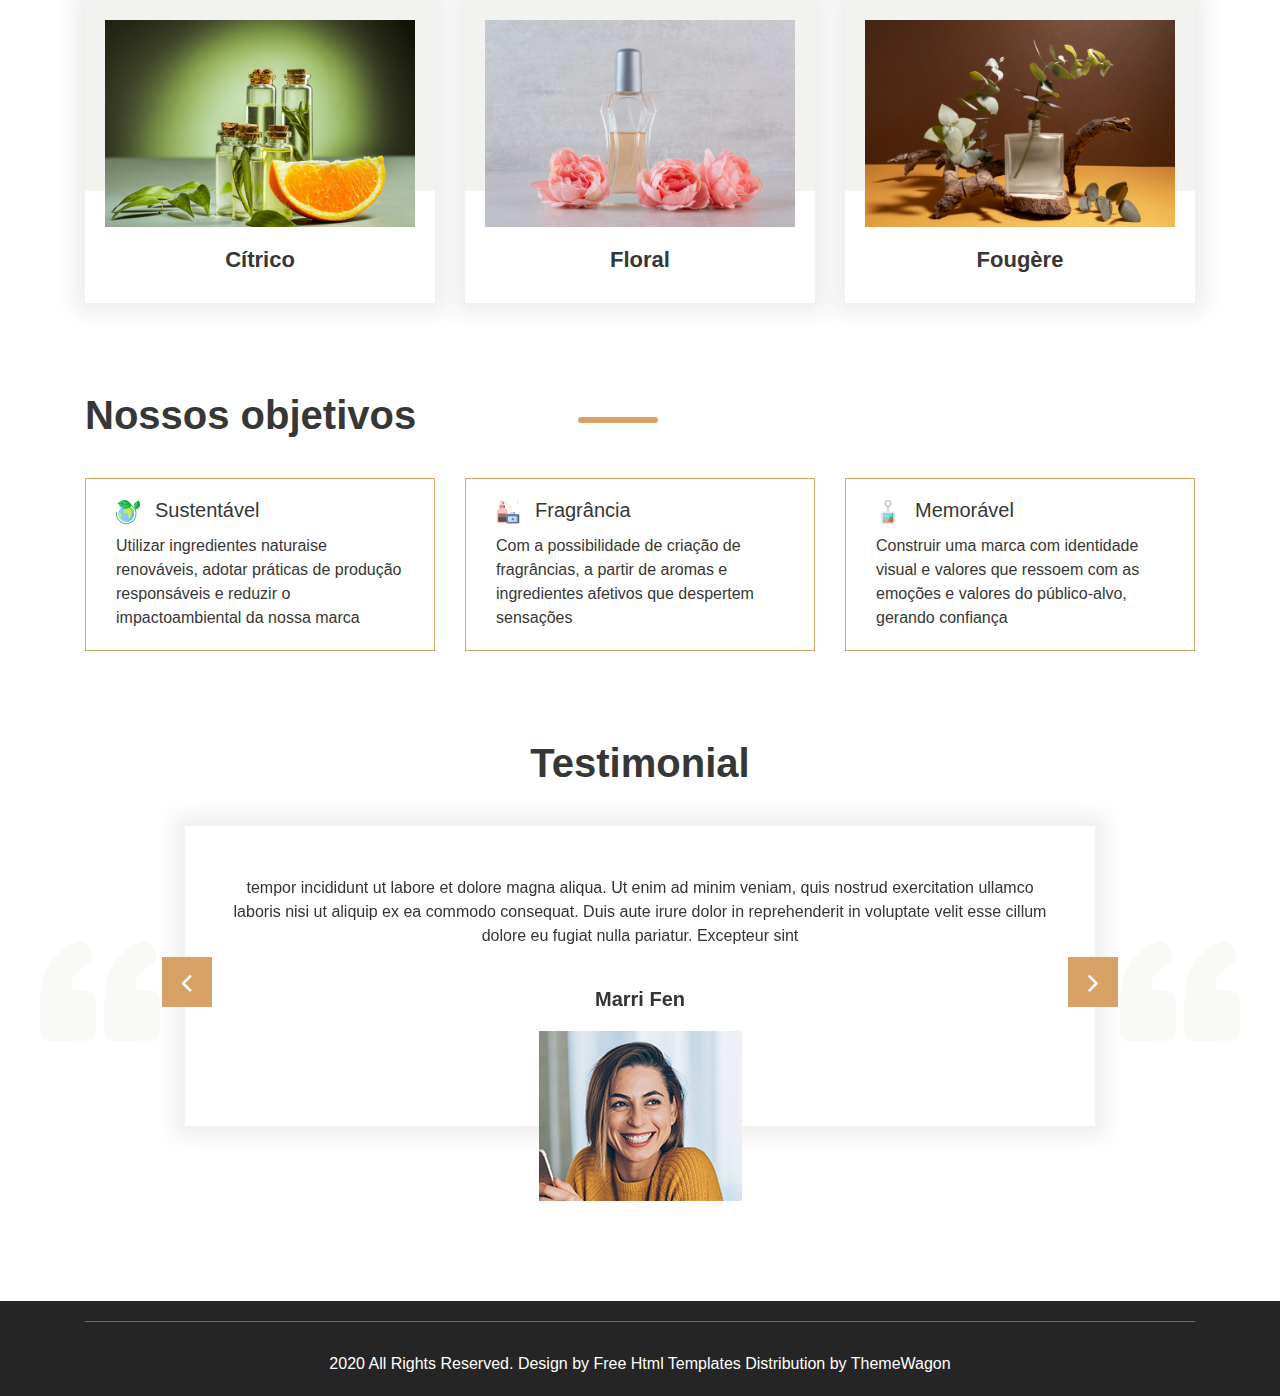
==== commit 8285bdee: "Changes" ====
--- a/index.html
+++ b/index.html
@@ -78,7 +78,7 @@
                      <div class="carousel-item active">
                         <div class="row">
                            <div class="col-sm-6">
-                              <h1 class="banner_taital">Apogeu <h2> Perfumes </h2></h1>
+                              <h1 class="banner_taital">Apogeu <h2> Perfumaria </h2></h1>
                               <p class="banner_text">Uma proposta inovadora, com o objetivo de proporcionar uma experiência única e personalizada para seus clientes</p>
                               <div class="started_text btn_inicio"><a href="#">Peça Já</a></div>
                            </div>
--- a/css/style.css
+++ b/css/style.css
@@ -395,7 +395,8 @@
     content: '';
     width: 80px;
     height: 6px;
-    background-color: #ffd6e1;
+    /* background-color: #ffd6e1; */
+    background-color: #d8a266;
     bottom: 20px;
     right: 0px;
     border-radius: 4px;
@@ -625,7 +626,8 @@
     content: '';
     width: 80px;
     height: 6px;
-    background-color: #ffd6e1;
+    /* background-color: #ffd6e1; */
+    background-color: #d8a266;
     bottom: 25px;
     right: 160px;
     border-radius: 4px;
@@ -648,7 +650,8 @@
 .services_box {
     width: 100%;
     float: left;
-    border: 1px solid #fc9cc8;
+    /* border: 1px solid #fc9cc8; */
+    border: 1px solid #d8a266;
     padding: 20px 30px;
     height: auto;
 }
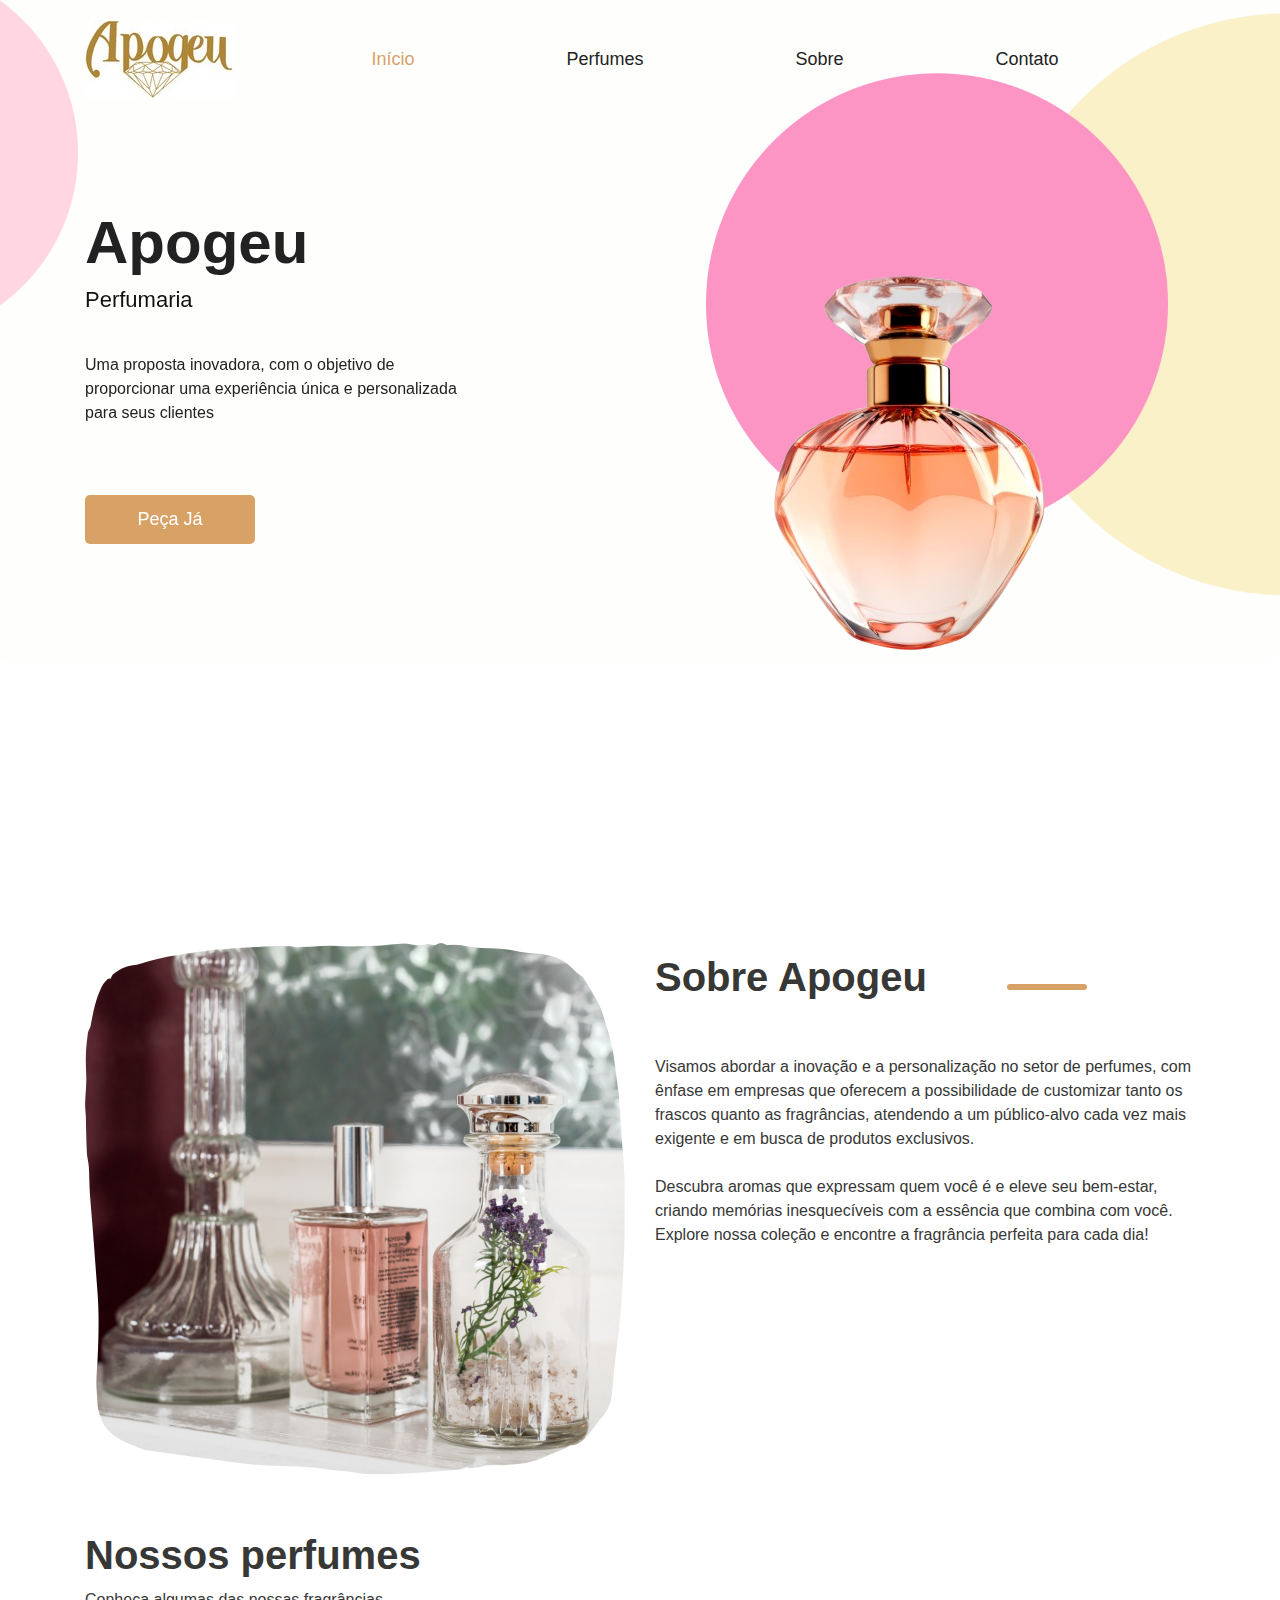
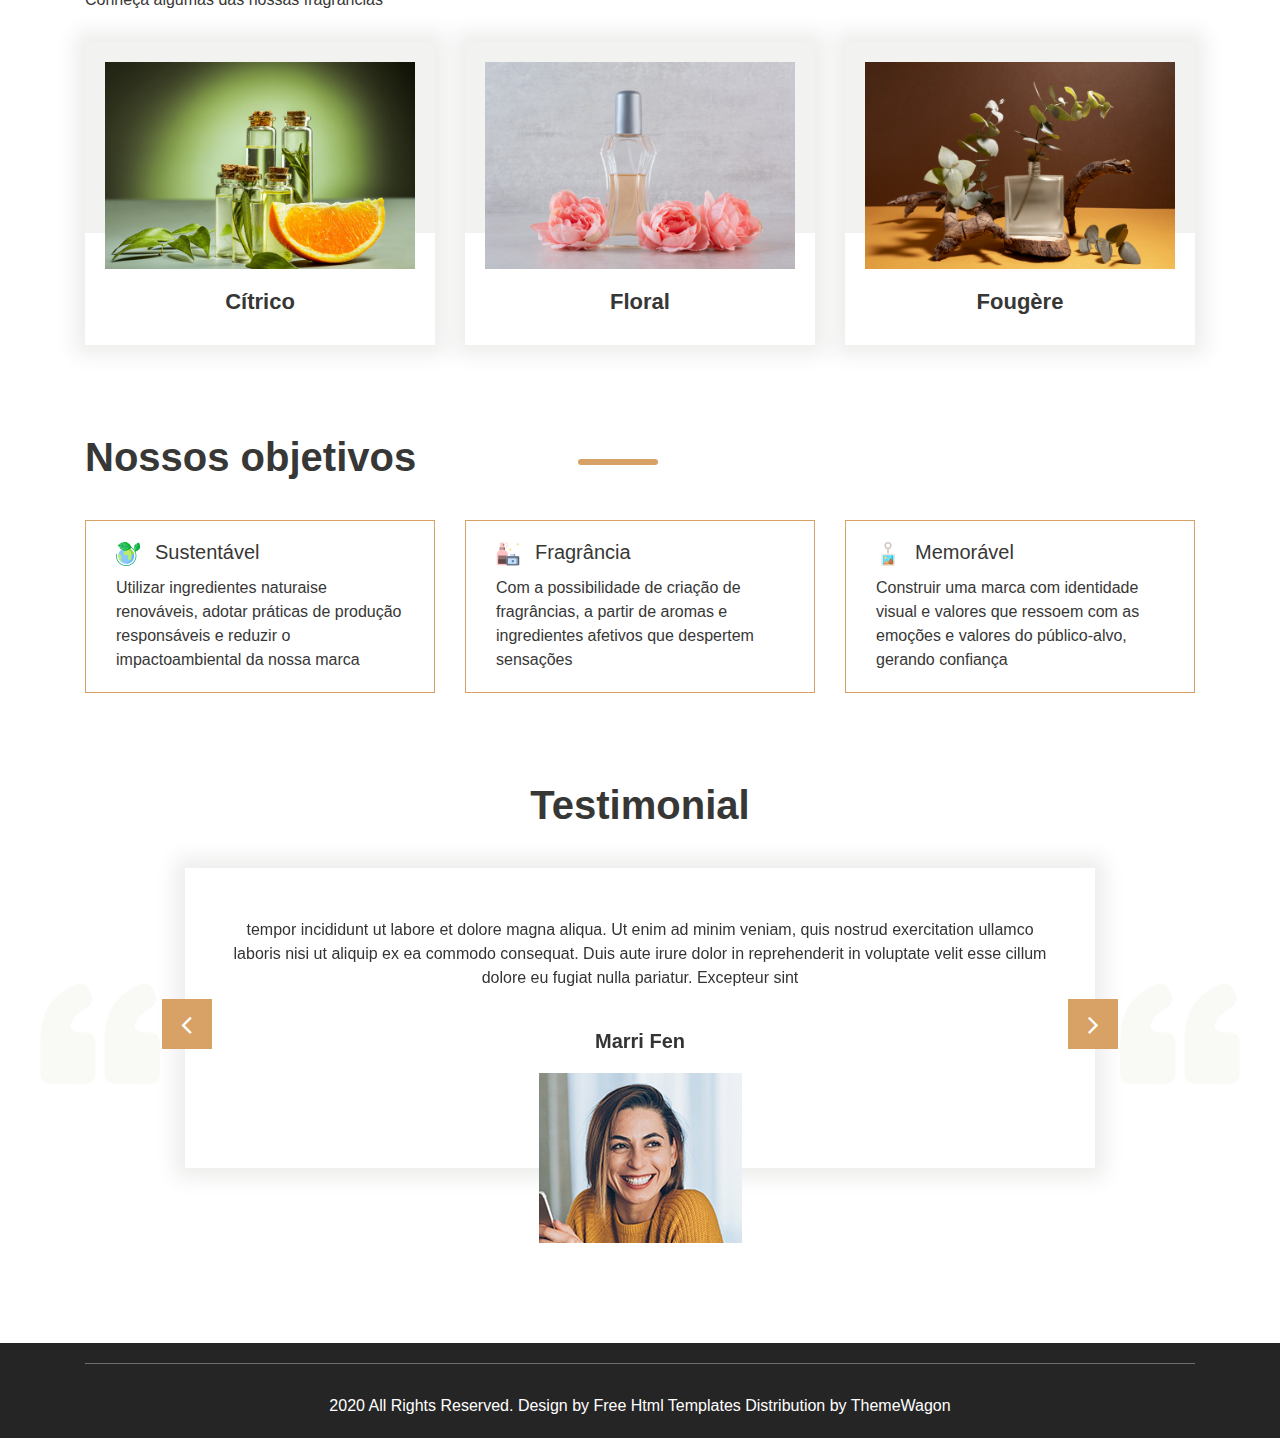
==== commit 55a196fb: "Update" ====
--- a/index.html
+++ b/index.html
@@ -32,7 +32,7 @@
       <div class="header_section">
          <div class="container">
             <nav class="navbar navbar-expand-lg navbar-light bg-light">
-               <a class="navbar-brand"href="index.html"><img src="images/logo.png"></a>
+               <a class="navbar-brand"href="index.html"><img src="images/fotos/apogeu_icone.jpg"></a>
                <button class="navbar-toggler" type="button" data-toggle="collapse" data-target="#navbarSupportedContent" aria-controls="navbarSupportedContent" aria-expanded="false" aria-label="Toggle navigation">
                <span class="navbar-toggler-icon"></span>
                </button>
--- a/css/style.css
+++ b/css/style.css
@@ -1098,6 +1098,11 @@
     justify-content: space-between;
 }
 
+.img_contato{
+    width: 450px;
+    height: 450px;
+    margin: 30px 0px 0px 70px;
+}
 
 @media (max-width: 450px ){
     .imagem_per{
@@ -1120,10 +1125,5 @@
         margin: 15px;
     }
 
-    .caixa{
-        margin: 15px;
-        max-width: 90%;
-    }
-
     
 }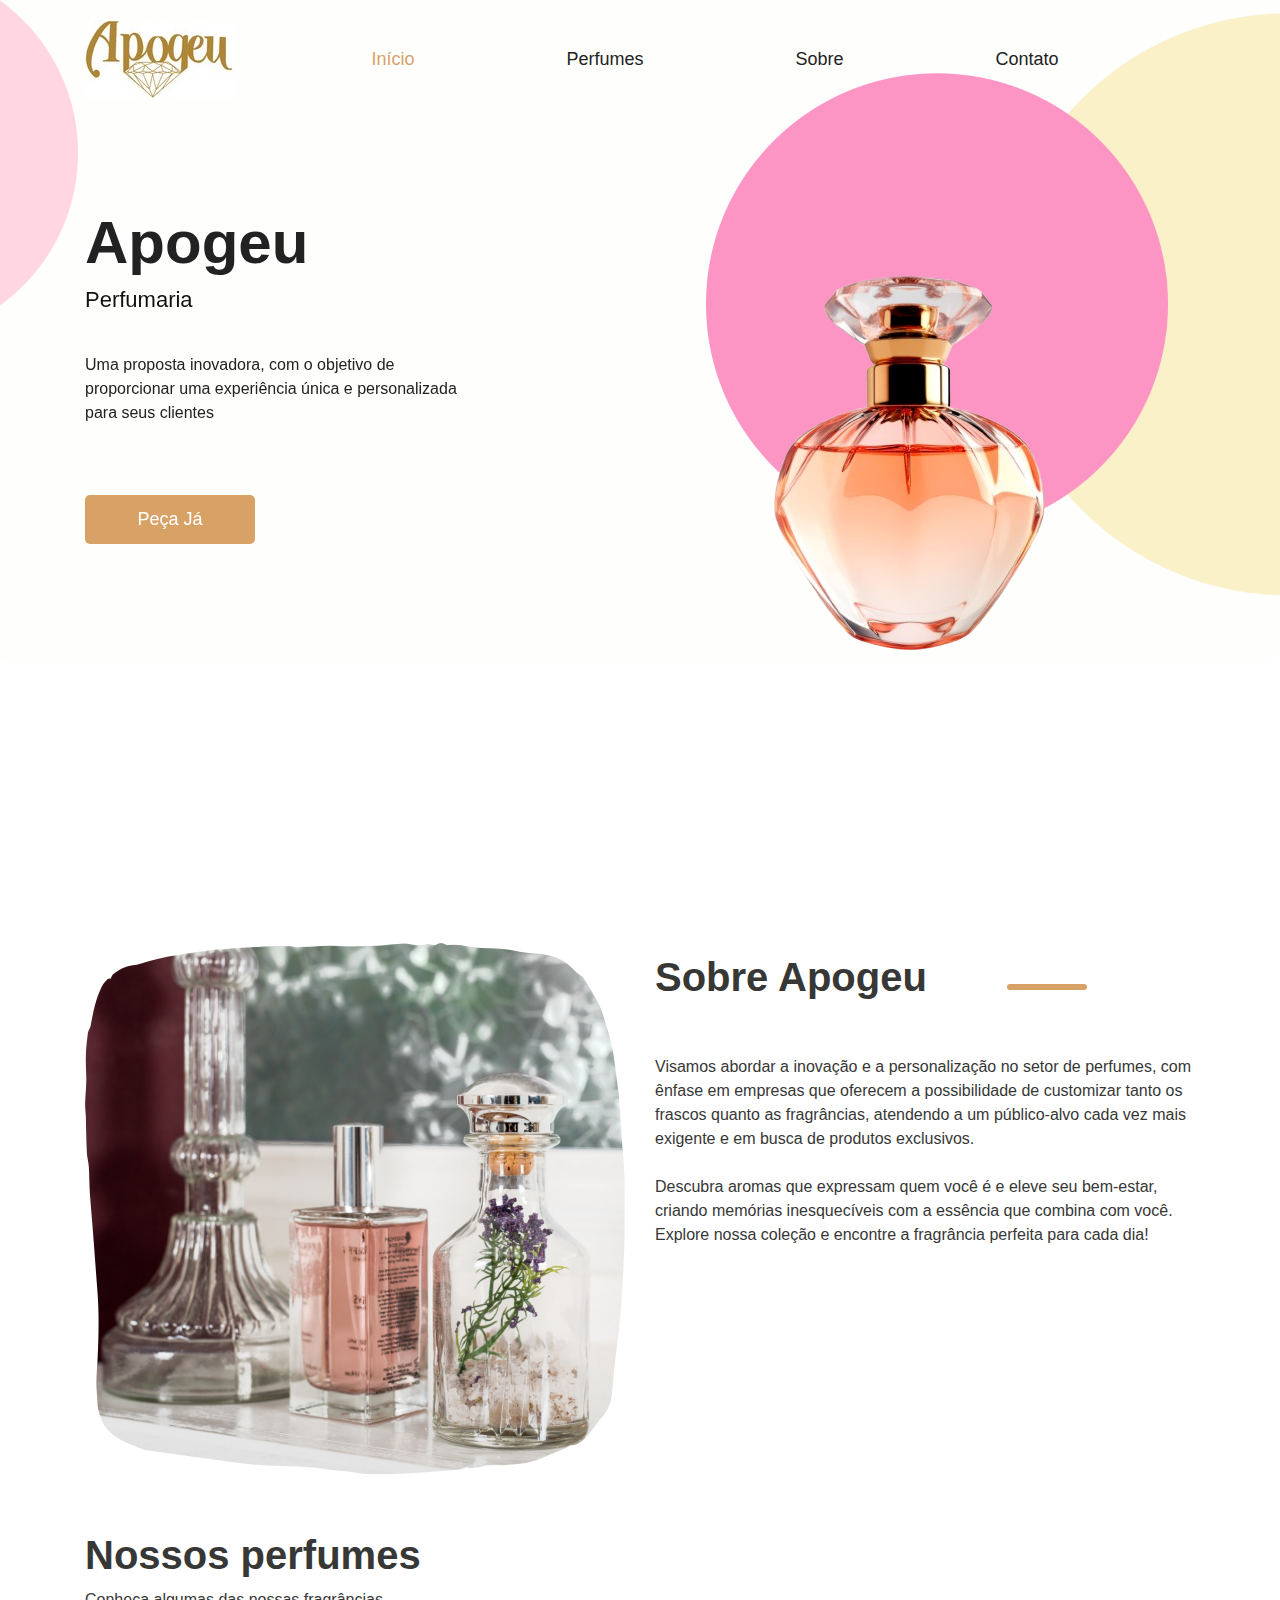
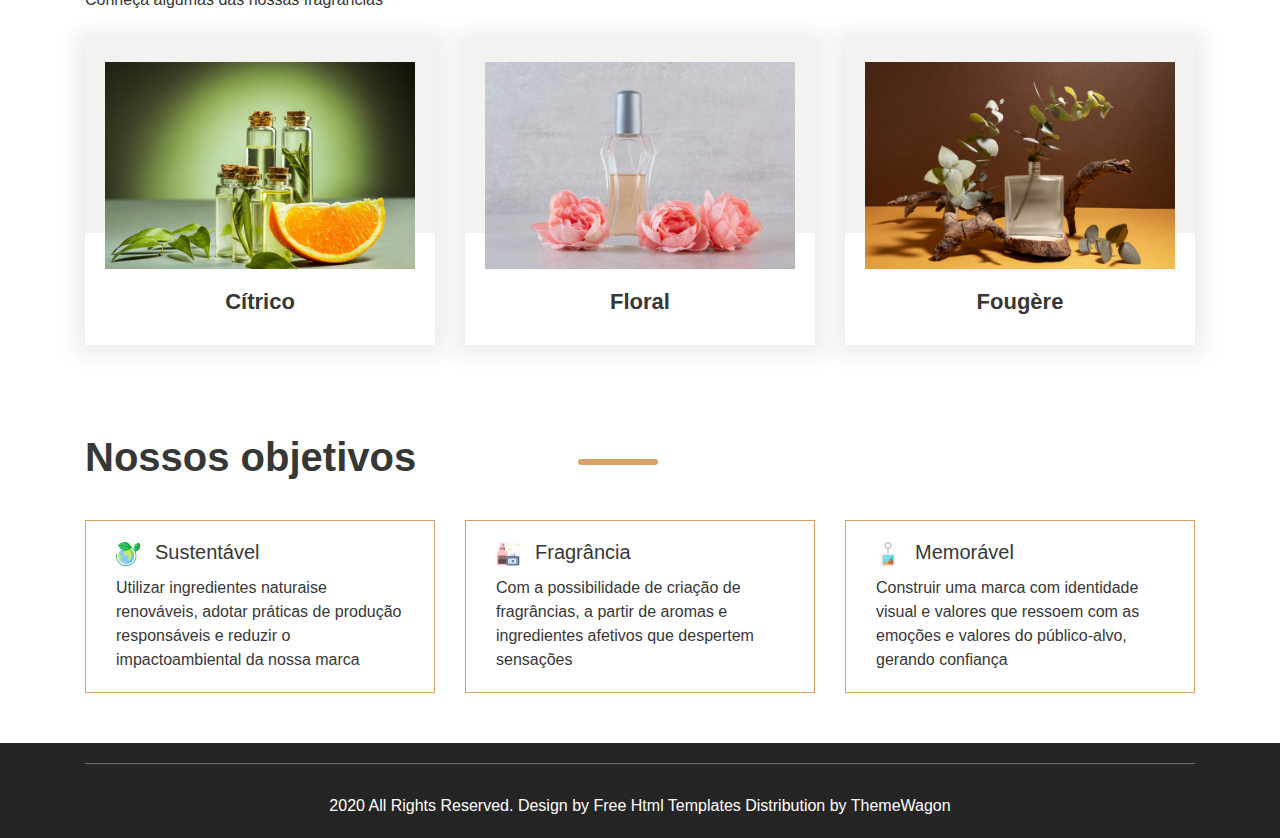
==== commit 59ec15b5: "Updates" ====
--- a/index.html
+++ b/index.html
@@ -54,7 +54,7 @@
                         <a class="nav-link" href="sobre.html">Sobre</a>
                      </li>
                      <li class="nav-item">
-                        <a class="nav-link" href="contact.html">Contato</a>
+                        <a class="nav-link" href="contato.html">Contato</a>
                      </li>
                   </ul>
                   <!-- <form class="form-inline my-2 my-lg-0">
@@ -80,7 +80,7 @@
                            <div class="col-sm-6">
                               <h1 class="banner_taital">Apogeu <h2> Perfumaria </h2></h1>
                               <p class="banner_text">Uma proposta inovadora, com o objetivo de proporcionar uma experiência única e personalizada para seus clientes</p>
-                              <div class="started_text btn_inicio"><a href="#">Peça Já</a></div>
+                              <div class="started_text btn_inicio"><a href="contato.html">Peça Já</a></div>
                            </div>
                            <div class="col-sm-6">
                               <div class="banner_img"><img src="images/fotos/perfume.png"></div>
@@ -263,7 +263,7 @@
       </div>
       <!-- services section end -->
       <!-- testimonial section start -->
-      <div class="testimonial_section layout_padding">
+      <!-- <div class="testimonial_section layout_padding">
          <div class="container">
             <div class="row">
                <div class="col-md-12">
@@ -304,7 +304,7 @@
                </div>
             </div>
          </div>
-      </div>
+      </div> -->
       <!-- testimonial section end -->
       <!-- contact section start -->
       <!-- <div class="contact_section layout_padding">
--- a/css/style.css
+++ b/css/style.css
@@ -609,7 +609,8 @@
 .services_section {
     width: 100%;
     float: left;
-    padding: 90px 0px 0px 0px;
+    /* padding: 90px 0px 0px 0px; */
+    padding: 90px 0px 50px 0px;
     position: relative;
 }
 
@@ -1080,6 +1081,10 @@
     margin-top: 25%;
 }
 
+.apogeu_about{
+    display: none;
+}
+
 /* ABA INICIO */
 .texto_inicio{
     padding-top: 25px;
@@ -1104,6 +1109,11 @@
     margin: 30px 0px 0px 70px;
 }
 
+.emcima:hover{
+    font-size: 18px;
+    color: #d8a266;
+}
+
 @media (max-width: 450px ){
     .imagem_per{
         display: none;
@@ -1125,5 +1135,10 @@
         margin: 15px;
     }
 
+    .img_contato{
+        width: 200px;
+        height: 200px;
+
+    }
     
 }